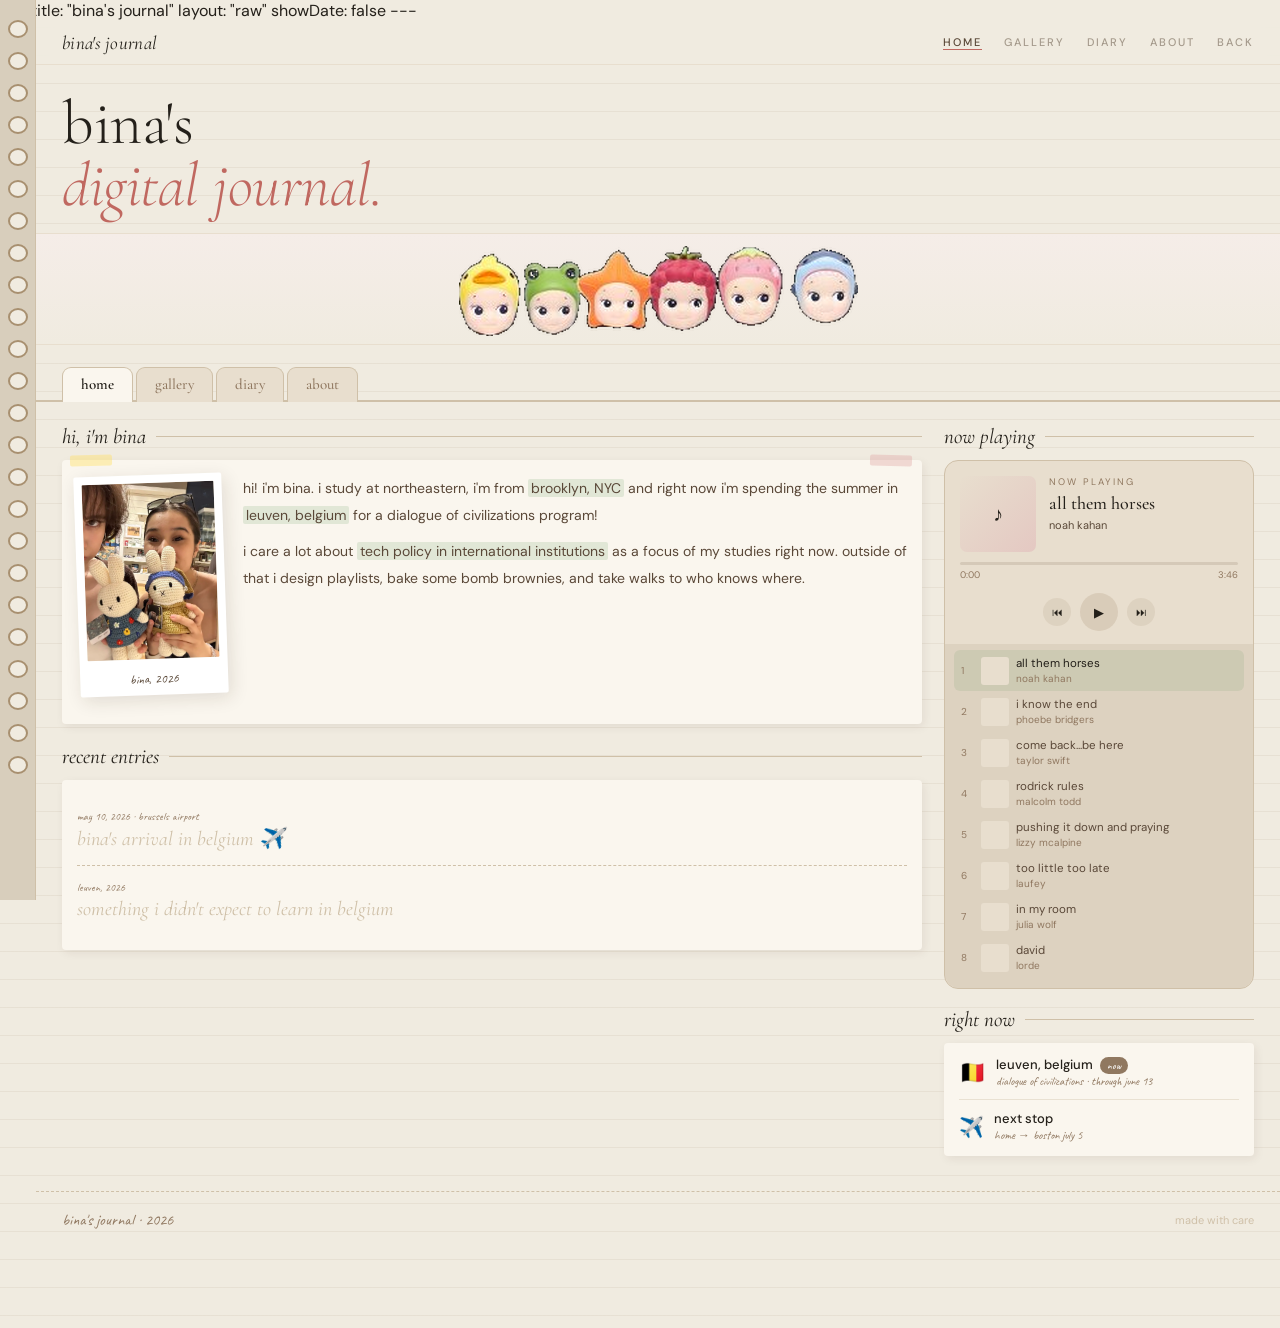
==== static/bina/journal/index.html @ 482d96e8 "move journal to static folder" ====
---
title: "bina's journal"
layout: "raw"
showDate: false
---
<!DOCTYPE html>
<html lang="en">
<head>
<meta charset="UTF-8">
<meta name="viewport" content="width=device-width, initial-scale=1.0">
<title>bina's journal</title>
<link href="https://fonts.googleapis.com/css2?family=Cormorant+Garamond:ital,wght@0,300;0,400;0,600;1,300;1,400;1,600&family=DM+Sans:ital,wght@0,300;0,400;0,500;1,400&family=Caveat:wght@400;600;700&family=Roboto:wght@400;500;700&display=swap" rel="stylesheet">
<style>
:root{
  --bg:#f0ebe0;--paper:#faf6ee;--paper2:#f5f0e8;
  --beige:#e8dece;--tan:#cfc0a8;--sage:#bcd0b2;--sage2:#8ca87e;--sage3:#4a6741;
  --blush:#e4c8c2;--rose:#c06860;--ink:#24201a;--ink2:#5a4838;--ink3:#907860;
  --line:rgba(150,130,100,0.10);--sh:3px 5px 18px rgba(50,35,20,0.12);--sh2:2px 3px 10px rgba(50,35,20,0.07);
}
*{box-sizing:border-box;margin:0;padding:0;}
html{scroll-behavior:smooth;}
body{background:var(--bg);background-image:repeating-linear-gradient(transparent,transparent 27px,var(--line) 27px,var(--line) 28px);font-family:'DM Sans',sans-serif;color:var(--ink);min-height:100vh;padding-bottom:80px;}

/* SPIRAL */
.spiral{position:fixed;left:0;top:0;bottom:0;width:36px;background:#d8cebc;border-right:1.5px solid var(--tan);z-index:300;display:flex;flex-direction:column;align-items:center;padding-top:20px;gap:14px;overflow:hidden;}
.coil{width:20px;height:18px;border:2.5px solid #a89070;border-radius:50%;background:var(--bg);flex-shrink:0;}

/* TOPBAR */
.topbar{position:sticky;top:0;z-index:200;margin-left:36px;background:rgba(240,235,224,0.95);backdrop-filter:blur(10px);border-bottom:1px solid var(--beige);height:44px;display:flex;align-items:center;padding:0 26px;gap:0;}
.tb-title{font-family:'Cormorant Garamond',serif;font-size:19px;font-style:italic;font-weight:400;color:var(--ink);flex:1;letter-spacing:0.3px;}
.tb-nav{display:flex;gap:22px;}
.tb-nav a{font-size:11px;font-weight:500;letter-spacing:2px;text-transform:uppercase;color:var(--ink2);text-decoration:none;opacity:0.5;transition:opacity 0.15s;cursor:pointer;}
.tb-nav a:hover,.tb-nav a.on{opacity:1;}
.tb-nav a.on{border-bottom:1.5px solid var(--rose);}

/* HERO */
.hero{margin-left:36px;padding:28px 26px 16px;border-bottom:1px solid var(--beige);display:flex;justify-content:space-between;align-items:flex-end;flex-wrap:wrap;gap:14px;}
.hero-h{font-family:'Cormorant Garamond',serif;font-weight:300;font-size:clamp(38px,5vw,62px);line-height:1;letter-spacing:-0.5px;}
.hero-h em{font-style:italic;color:var(--rose);}
.hero-sub{font-size:10.5px;letter-spacing:2.5px;text-transform:uppercase;color:var(--ink3);margin-top:6px;}
.hero-aside{font-family:'Caveat',cursive;font-size:17px;color:var(--ink3);text-align:right;line-height:1.65;}

/* SONNY ANGEL SHELF */
.sa-shelf{margin-left:36px;background:linear-gradient(180deg,#f5ede8 0%,var(--bg) 100%);border-bottom:1px solid var(--beige);padding:12px 26px 8px;display:flex;align-items:center;justify-content:center;overflow-x:auto;scrollbar-width:none;}
.sa-shelf::-webkit-scrollbar{display:none;}
.sa{flex-shrink:0;text-align:center;cursor:pointer;}
50%{transform:translateY(-7px)}}
.sa img{height:64px;width:auto;object-fit:contain;filter:drop-shadow(0 5px 10px rgba(200,150,140,0.25));}
.sa-lbl{font-family:'Caveat',cursive;font-size:9px;color:var(--ink3);margin-top:2px;}

/* FOLDER TABS */
.ftabs{margin-left:36px;padding:0 26px;display:flex;gap:0;align-items:flex-end;border-bottom:2px solid var(--tan);margin-top:20px;}
.ft{font-family:'Cormorant Garamond',serif;font-size:15px;font-weight:500;padding:7px 18px 9px;border-radius:9px 9px 0 0;cursor:pointer;border:1.5px solid var(--tan);border-bottom:none;background:var(--beige);color:var(--ink3);margin-right:3px;position:relative;top:2px;transition:all 0.15s;}
.ft.on{background:var(--paper);color:var(--ink);font-weight:600;}
.ft:not(.on):hover{background:var(--paper2);}

/* PANELS */
.panel{display:none;margin-left:36px;padding:22px 26px;}
.panel.on{display:block;}

/* LAYOUT */
.cols{display:grid;grid-template-columns:1fr 310px;gap:22px;align-items:start;}
@media(max-width:740px){.cols{grid-template-columns:1fr;}}

/* SECTION HEAD */
.sh{font-family:'Cormorant Garamond',serif;font-size:21px;font-style:italic;font-weight:400;color:var(--ink);margin:20px 0 11px;display:flex;align-items:center;gap:10px;}
.sh::after{content:'';flex:1;height:1px;background:var(--tan);}
.sh:first-child{margin-top:0;}

/* CARD */
.card{background:var(--paper);border-radius:4px;box-shadow:var(--sh2);padding:15px;margin-bottom:13px;position:relative;}
.card.sage{background:#eef4eb;}
.card.blush{background:#f6eeec;}
.washi{position:absolute;height:11px;border-radius:2px;opacity:0.7;}
.wtl{top:-5px;left:8px;width:42px;background:rgba(255,220,90,0.55);transform:rotate(-1.2deg);}
.wtr{top:-5px;right:10px;width:42px;background:rgba(220,160,160,0.5);transform:rotate(1.5deg);}

/* PROFILE POLAROID */
.profile-row{display:flex;align-items:flex-start;gap:18px;margin-bottom:14px;}
.pol-me{background:white;padding:8px 8px 36px;box-shadow:var(--sh);border-radius:2px;transform:rotate(-2deg);transition:transform 0.2s;flex-shrink:0;position:relative;cursor:pointer;width:148px;}
.pol-me:hover{transform:rotate(0deg) scale(1.02);}
.ptall{width:100%;aspect-ratio:3/4;background:var(--beige);border-radius:1px;display:flex;align-items:center;justify-content:center;font-family:'Caveat',cursive;font-size:12px;color:var(--ink3);position:relative;overflow:hidden;flex-direction:column;gap:4px;text-align:center;}
.ptall input[type=file]{position:absolute;inset:0;opacity:0;cursor:pointer;width:100%;height:100%;}
.ptall img{position:absolute;inset:0;width:100%;height:100%;object-fit:cover;}
.pcap{position:absolute;bottom:8px;left:0;right:0;text-align:center;font-family:'Caveat',cursive;font-size:13px;color:var(--ink2);}
.about-body{font-size:14px;line-height:1.9;color:var(--ink2);}
.hl{background:rgba(188,208,178,0.4);padding:0 3px;border-radius:2px;}
.tags{display:flex;flex-wrap:wrap;gap:5px;margin-top:10px;}
.tag{font-family:'Caveat',cursive;font-size:13px;padding:2px 10px;border-radius:20px;border:1.5px solid;}
.tg{background:#eef4eb;border-color:var(--sage);color:var(--sage3);}
.tp{background:#f6eeec;border-color:var(--blush);color:#a05050;}
.tb{background:var(--beige);border-color:var(--tan);color:var(--ink2);}

/* RECENT ENTRIES */
.de{padding:14px 0;border-bottom:1px dashed var(--tan);}
.de:last-child{border-bottom:none;}
.de-date{font-family:'Caveat',cursive;font-size:11px;color:var(--ink3);margin-bottom:3px;}
.de-title{font-family:'Cormorant Garamond',serif;font-style:italic;font-size:20px;color:var(--tan);}
.de-line{height:9px;background:var(--beige);border-radius:3px;margin:6px 0;}
.de-line.w80{width:80%;}.de-line.w60{width:60%;}.de-line.w45{width:45%;}

/* MUSIC PLAYER */
.player{background:#e8dece;border-radius:14px;overflow:hidden;margin-bottom:13px;border:1px solid var(--tan);}
.player-main{padding:15px 15px 10px;display:flex;gap:13px;align-items:flex-start;}
.alb{width:76px;height:76px;border-radius:7px;overflow:hidden;flex-shrink:0;background:var(--beige);}
.alb img{width:100%;height:100%;object-fit:cover;display:block;}
.alb-ph{width:100%;height:100%;background:linear-gradient(135deg,var(--beige),var(--blush));display:flex;align-items:center;justify-content:center;font-size:20px;}
.pinfo{flex:1;min-width:0;}
.np-lbl{font-size:9.5px;letter-spacing:2px;text-transform:uppercase;color:var(--ink3);margin-bottom:5px;}
.np-track{font-family:'Cormorant Garamond',serif;font-size:18px;font-weight:500;color:var(--ink);line-height:1.2;white-space:nowrap;overflow:hidden;text-overflow:ellipsis;}
.np-artist{font-size:11px;color:var(--ink2);margin-top:3px;}
.prog-wrap{padding:0 15px 3px;}
.prog-out{height:3px;background:rgba(100,80,60,0.15);border-radius:2px;cursor:pointer;margin-bottom:4px;}
.prog-in{height:100%;background:var(--rose);border-radius:2px;width:0%;transition:width 0.15s;}
.prog-times{display:flex;justify-content:space-between;font-size:9.5px;color:var(--ink3);}
.pcontrols{display:flex;align-items:center;justify-content:center;gap:9px;padding:9px 15px 13px;}
.pbtn{background:rgba(150,120,90,0.12);border:none;color:var(--ink);width:28px;height:28px;border-radius:50%;cursor:pointer;font-size:11px;display:flex;align-items:center;justify-content:center;transition:background 0.15s;}
.pbtn:hover{background:rgba(150,120,90,0.22);}
.pbtn.play{width:38px;height:38px;font-size:13px;background:rgba(150,120,90,0.18);}
.pbtn.play:hover{background:rgba(150,120,90,0.3);}
.pl{background:rgba(200,185,165,0.35);border-radius:0 0 14px 14px;padding:6px 9px 10px;}
.pli{display:flex;align-items:center;gap:7px;padding:6px 7px;border-radius:6px;cursor:pointer;transition:background 0.12s;color:var(--ink2);}
.pli:hover{background:rgba(150,120,90,0.1);}
.pli.on{background:rgba(140,168,126,0.2);color:var(--ink);}
.pli-n{color:var(--ink3);width:13px;font-size:10px;flex-shrink:0;}
.pli-dot{width:5px;height:5px;border-radius:50%;background:var(--sage);flex-shrink:0;}
.pli-th{width:28px;height:28px;border-radius:3px;overflow:hidden;flex-shrink:0;background:var(--beige);}
.pli-th img{width:100%;height:100%;object-fit:cover;}
.pli-t{font-size:11.5px;flex:1;white-space:nowrap;overflow:hidden;text-overflow:ellipsis;}
.pli-a{font-size:10px;color:var(--ink3);margin-top:1px;}

/* CURRENTLY */
.curr{display:flex;gap:8px;align-items:flex-start;padding:7px 0;border-bottom:1px dotted var(--tan);}
.curr:last-child{border-bottom:none;}
.cl{font-family:'Caveat',cursive;font-size:15px;color:var(--ink);}
.cv{font-size:11.5px;color:var(--ink2);margin-top:1px;}

.pol{background:white;padding:7px 7px 28px;box-shadow:2px 4px 14px rgba(50,35,20,0.13);border-radius:2px;transition:transform 0.2s,box-shadow 0.2s;position:relative;cursor:pointer;flex-shrink:0;}
.pol:hover{transform:rotate(0deg) scale(1.04) !important;z-index:20;box-shadow:4px 8px 22px rgba(50,35,20,0.2);}
.pslot{background:var(--beige);border-radius:1px;display:flex;align-items:center;justify-content:center;font-family:'Caveat',cursive;font-size:11px;color:var(--ink3);position:relative;overflow:hidden;}
.pslot input[type=file]{position:absolute;inset:0;opacity:0;cursor:pointer;width:100%;height:100%;}
.pslot img{position:absolute;inset:0;width:100%;height:100%;object-fit:cover;}
.pcap2{position:absolute;bottom:5px;left:0;right:0;text-align:center;font-family:'Caveat',cursive;font-size:11px;color:var(--ink2);}
/* SCRAPBOOK */
.scrapbook{position:relative;padding:16px 8px 24px;}
.sb-row{display:flex;flex-wrap:wrap;gap:16px;align-items:flex-start;margin-bottom:20px;justify-content:flex-start;}

/* DIARY */
.entry{padding:14px 0;border-bottom:1px dashed var(--tan);}
.entry:last-child{border-bottom:none;}
.entry-date{font-family:'Caveat',cursive;font-size:11px;color:var(--ink3);margin-bottom:3px;}
.entry-title{font-family:'Cormorant Garamond',serif;font-style:italic;font-size:20px;color:var(--ink);margin-bottom:4px;display:flex;align-items:center;gap:8px;}
.entry-body{font-size:13px;line-height:1.85;color:var(--ink2);}
.lock-badge{font-size:13px;cursor:pointer;flex-shrink:0;}
/* PASSWORD GATE */
.pw-gate{display:flex;align-items:center;gap:8px;margin-top:6px;}
.pw-input{background:var(--beige);border:1px solid var(--tan);border-radius:4px;padding:5px 10px;font-family:'DM Sans',sans-serif;font-size:12px;color:var(--ink);outline:none;width:120px;}
.pw-input:focus{border-color:var(--rose);}
.pw-btn{background:var(--rose);color:white;border:none;border-radius:4px;padding:5px 12px;font-size:11px;font-weight:500;cursor:pointer;font-family:'DM Sans',sans-serif;}
.pw-msg{font-family:'Caveat',cursive;font-size:13px;color:var(--rose);}
.pw-locked{font-family:'Caveat',cursive;font-size:13px;color:var(--ink3);}
.entry-content{display:none;}
.entry-content.visible{display:block;}

/* ABOUT Q&A */
.qa-item{padding:13px 0;border-bottom:1px dashed var(--tan);}
.qa-item:last-child{border-bottom:none;}
.qa-q{font-family:'Cormorant Garamond',serif;font-style:italic;font-size:16px;color:var(--rose);margin-bottom:4px;}
.qa-a{font-size:13.5px;line-height:1.82;color:var(--ink2);}

/* MAP */
.map-wrap{background:var(--paper);border-radius:6px;overflow:hidden;box-shadow:var(--sh2);margin-bottom:13px;}
.map-inner{width:100%;height:260px;border:none;display:block;}
.map-caption{font-family:'Caveat',cursive;font-size:13px;color:var(--ink3);padding:8px 12px;border-top:1px solid var(--beige);}

/* TODO */
.todo-item{display:flex;align-items:flex-start;gap:9px;padding:7px 0;border-bottom:1px dotted var(--tan);}
.todo-item:last-child{border-bottom:none;}
.todo-cb{width:15px;height:15px;border:1.5px solid var(--tan);border-radius:3px;flex-shrink:0;cursor:pointer;display:flex;align-items:center;justify-content:center;background:white;margin-top:1px;font-size:10px;transition:all 0.15s;}
.todo-cb.done{background:var(--sage);border-color:var(--sage2);color:white;}
.todo-text{font-size:13px;color:var(--ink2);line-height:1.5;}
.todo-text.done{text-decoration:line-through;color:var(--ink3);}

/* WHERE section */
.where-row{display:flex;gap:8px;align-items:center;padding:7px 0;border-bottom:1px dotted var(--tan);}
.where-row:last-child{border-bottom:none;}
.where-flag{font-size:18px;flex-shrink:0;}
.where-info{flex:1;}
.where-place{font-size:13.5px;font-weight:500;color:var(--ink);}
.where-dates{font-family:'Caveat',cursive;font-size:12px;color:var(--ink3);}
.where-now{font-family:'Caveat',cursive;font-size:10px;background:var(--sage);color:white;border-radius:10px;padding:2px 7px;margin-left:6px;}

/* hidden YT */
#yt{position:fixed;bottom:0;right:0;width:1px;height:1px;opacity:0;pointer-events:none;}

/* DIARY BUTTONS */
.diary-btn{background:none;border:1px solid var(--tan);border-radius:20px;padding:4px 13px;font-family:'Roboto',sans-serif;font-size:11px;font-weight:500;letter-spacing:0.3px;color:var(--ink2);cursor:pointer;transition:all 0.15s;display:inline-flex;align-items:center;gap:4px;}
.diary-btn:hover{background:var(--beige);}
.diary-btn.heart-btn{border-color:var(--blush);color:var(--rose);}
.diary-btn.heart-btn:hover{background:#f6eeec;}

@keyframes heartRise{
  0%{opacity:0;transform:translateY(0) translateX(0) scale(0.5);}
  15%{opacity:1;transform:translateY(-15vh) translateX(calc(var(--drift)*0.3)) scale(1);}
  80%{opacity:0.8;transform:translateY(-80vh) translateX(var(--drift)) scale(1.1);}
  100%{opacity:0;transform:translateY(-105vh) translateX(calc(var(--drift)*1.1)) scale(0.8);}
}
</style>
</head>
<body>

<div class="spiral" aria-hidden="true">
  <div class="coil"></div><div class="coil"></div><div class="coil"></div>
  <div class="coil"></div><div class="coil"></div><div class="coil"></div>
  <div class="coil"></div><div class="coil"></div><div class="coil"></div>
  <div class="coil"></div><div class="coil"></div><div class="coil"></div>
  <div class="coil"></div><div class="coil"></div><div class="coil"></div>
  <div class="coil"></div><div class="coil"></div><div class="coil"></div>
  <div class="coil"></div><div class="coil"></div><div class="coil"></div>
  <div class="coil"></div><div class="coil"></div><div class="coil"></div>
</div>

<nav class="topbar">
  <div class="tb-title">bina's journal</div>
  <div class="tb-nav">
    <a class="on" onclick="go('home',this)">home</a>
    <a onclick="go('gallery',this)">gallery</a>
    <a onclick="go('diary',this)">diary</a>
    <a onclick="go('about',this)">about</a>
    <a href="/" style="margin-left:auto;">back</a>
  </div>
</nav>

<div class="hero">
  <div>
    <div class="hero-h">bina's<br><em>digital journal.</em></div>
  </div>
</div>

<div class="sa-shelf" aria-label="Sonny Angel collection">
  <img src="[data-uri]" alt="Sonny Angels" style="height:90px;width:auto;display:block;">
</div>

<!-- FOLDER TABS -->
<div class="ftabs">
  <div class="ft on" data-p="home" onclick="go('home',this)">home</div>
  <div class="ft" data-p="gallery" onclick="go('gallery',this)">gallery</div>
  <div class="ft" data-p="diary" onclick="go('diary',this)">diary</div>
  <div class="ft" data-p="about" onclick="go('about',this)">about</div>
</div>

<!-- ══ HOME ══ -->
<div class="panel on" id="p-home">
  <div class="cols">
    <div>
      <div class="sh">hi, i'm bina</div>
      <div class="card">
        <div class="wtl washi"></div><div class="wtr washi"></div>
        <div class="profile-row">
          <div class="pol-me">
            <div class="ptall">
              <img src="[data-uri]">
            </div>
            <div class="pcap">bina, 2026</div>
          </div>
          <div>
            <p class="about-body">hi! i'm bina. i study at northeastern, i'm from <span class="hl">brooklyn, NYC</span> and right now i'm spending the summer in <span class="hl">leuven, belgium</span> for a dialogue of civilizations program!</p>
            <p class="about-body" style="margin-top:10px">i care a lot about <span class="hl">tech policy in international institutions</span> as a focus of my studies right now. outside of that i design playlists, bake some bomb brownies, and take walks to who knows where.</p>
          </div>
        </div>
      </div>

      <div class="sh">recent entries</div>
      <div class="card">
        <div class="de">
          <div class="de-date">may 10, 2026 · brussels airport</div>
          <div class="de-title" style="color:var(--tan)">bina's arrival in belgium ✈️</div>
        </div>
        <div class="de" style="border-bottom:none;">
          <div class="de-date">leuven, 2026</div>
          <div class="de-title" style="color:var(--tan)">something i didn't expect to learn in belgium</div>
        </div>
      </div>
    </div>

    <!-- SIDEBAR -->
    <div>
      <div class="sh">now playing</div>
      <div class="player">
        <div class="player-main">
          <div class="alb" id="alb"><div class="alb-ph">♪</div></div>
          <div class="pinfo">
            <div class="np-lbl">Now Playing</div>
            <div class="np-track" id="np-track">all them horses</div>
            <div class="np-artist" id="np-artist">noah kahan</div>
          </div>
        </div>
        <div class="prog-wrap">
          <div class="prog-out" id="prog-out"><div class="prog-in" id="prog-in"></div></div>
          <div class="prog-times"><span id="p-cur">0:00</span><span id="p-tot">3:46</span></div>
        </div>
        <div class="pcontrols">
          <button class="pbtn" onclick="vPrev()">⏮</button>
          <button class="pbtn play" id="playbtn" onclick="vToggle()">▶</button>
          <button class="pbtn" onclick="vNext()">⏭</button>
        </div>
        <div class="pl" id="playlist"></div>
      </div>

      <!-- WHERE I AM WIDGET -->
      <div class="sh" style="margin-top:18px;">right now</div>
      <div class="card" style="padding:13px 15px;">
        <div style="display:flex;flex-direction:column;gap:10px;">
          <div style="display:flex;align-items:center;gap:10px;">
            <span style="font-size:22px;">🇧🇪</span>
            <div>
              <div style="font-size:13px;font-weight:500;color:var(--ink);">leuven, belgium <span style="font-family:'Caveat',cursive;font-size:10px;background:var(--ink3);color:white;border-radius:10px;padding:2px 7px;margin-left:4px;">now</span></div>
              <div style="font-family:'Caveat',cursive;font-size:12px;color:var(--ink3);">dialogue of civilizations · through june 13</div>
            </div>
          </div>
          <div style="height:1px;background:var(--tan);opacity:0.4;"></div>
          <div style="display:flex;align-items:center;gap:10px;">
            <span style="font-size:20px;">✈️</span>
            <div>
              <div style="font-size:13px;font-weight:500;color:var(--ink);">next stop</div>
              <div style="font-family:'Caveat',cursive;font-size:12px;color:var(--ink3);">home → boston july 5</div>
            </div>
          </div>
        </div>
      </div>

    </div>
  </div>
</div>

<!-- ══ GALLERY ══ -->
<div class="panel" id="p-gallery">
  <div class="sh">snapshots</div>

  <div class="scrapbook" style="padding:20px 14px 30px;">

    <!-- ── ROW 1 ── -->
    <div style="display:flex;gap:18px;align-items:flex-start;justify-content:center;position:relative;padding-bottom:6px;">

      <!-- washi tape top left -->
      <div style="position:absolute;top:-6px;left:55px;width:44px;height:13px;background:rgba(210,195,175,0.55);border-radius:2px;transform:rotate(-3deg);z-index:10;"></div>
      <!-- washi tape top center -->
      <div style="position:absolute;top:-5px;left:50%;transform:translateX(-50%) rotate(2deg);width:40px;height:13px;background:rgba(200,185,168,0.5);border-radius:2px;z-index:10;"></div>

      <div class="pol" style="width:200px;transform:rotate(-2.2deg);margin-top:10px;">
        <div class="pslot" style="width:186px;height:186px;">
          <img src="[data-uri]">
          <div style="pointer-events:none;opacity:0.4;font-size:15px;">✦</div>
        </div>
        <!-- pin -->
        <div style="position:absolute;top:-7px;left:50%;transform:translateX(-50%);width:13px;height:13px;border-radius:50%;background:radial-gradient(circle at 35% 35%,#f0e2d0,#c8a47a);border:2px solid rgba(180,148,115,0.6);box-shadow:0 2px 4px rgba(0,0,0,0.14);z-index:6;"></div>
      </div>

      <div class="pol" style="width:210px;transform:rotate(1deg);margin-top:0px;">
        <div class="pslot" style="width:196px;height:196px;">
          <img src="[data-uri]">
          <div style="pointer-events:none;opacity:0.4;font-size:15px;">✦</div>
        </div>
        <!-- bow -->
        <div style="position:absolute;top:-15px;left:50%;transform:translateX(-50%);z-index:7;">
          <svg width="36" height="19" viewBox="0 0 36 19">
            <ellipse cx="9" cy="9.5" rx="8.5" ry="5.5" fill="rgba(210,190,168,0.72)" transform="rotate(-22,9,9.5)"/>
            <ellipse cx="27" cy="9.5" rx="8.5" ry="5.5" fill="rgba(210,190,168,0.72)" transform="rotate(22,27,9.5)"/>
            <ellipse cx="18" cy="9.5" rx="4" ry="3" fill="rgba(195,172,150,0.88)"/>
          </svg>
        </div>
      </div>

      <div class="pol" style="width:195px;transform:rotate(-0.8deg);margin-top:14px;">
        <div class="pslot" style="width:181px;height:181px;">
          <img src="[data-uri]">
          <div style="pointer-events:none;opacity:0.4;font-size:15px;">✦</div>
        </div>
        <!-- washi corner -->
        <div style="position:absolute;top:-5px;right:10px;width:38px;height:12px;background:rgba(215,198,178,0.52);border-radius:2px;transform:rotate(5deg);z-index:6;"></div>
        <!-- star -->
        <div style="position:absolute;top:6px;right:-10px;font-size:12px;opacity:0.5;transform:rotate(10deg);">✧</div>
      </div>
    </div>

    <!-- RIBBON between row 1 & 2 -->
    <div style="display:flex;align-items:center;justify-content:center;margin:10px 0 14px;gap:6px;">
      <div style="height:1px;flex:1;background:linear-gradient(90deg,transparent,rgba(195,175,155,0.5));"></div>
      <svg width="38" height="16" viewBox="0 0 38 16">
        <ellipse cx="9" cy="8" rx="8" ry="4.5" fill="rgba(210,190,168,0.65)" transform="rotate(-18,9,8)"/>
        <ellipse cx="29" cy="8" rx="8" ry="4.5" fill="rgba(210,190,168,0.65)" transform="rotate(18,29,8)"/>
        <ellipse cx="19" cy="8" rx="3.5" ry="2.5" fill="rgba(195,172,152,0.85)"/>
      </svg>
      <div style="font-size:10px;opacity:0.45;transform:rotate(8deg);">♡</div>
      <svg width="38" height="16" viewBox="0 0 38 16">
        <ellipse cx="9" cy="8" rx="8" ry="4.5" fill="rgba(210,190,168,0.65)" transform="rotate(-18,9,8)"/>
        <ellipse cx="29" cy="8" rx="8" ry="4.5" fill="rgba(210,190,168,0.65)" transform="rotate(18,29,8)"/>
        <ellipse cx="19" cy="8" rx="3.5" ry="2.5" fill="rgba(195,172,152,0.85)"/>
      </svg>
      <div style="font-size:10px;opacity:0.4;transform:rotate(-5deg);">✧</div>
      <svg width="38" height="16" viewBox="0 0 38 16">
        <ellipse cx="9" cy="8" rx="8" ry="4.5" fill="rgba(210,190,168,0.65)" transform="rotate(-18,9,8)"/>
        <ellipse cx="29" cy="8" rx="8" ry="4.5" fill="rgba(210,190,168,0.65)" transform="rotate(18,29,8)"/>
        <ellipse cx="19" cy="8" rx="3.5" ry="2.5" fill="rgba(195,172,152,0.85)"/>
      </svg>
      <div style="height:1px;flex:1;background:linear-gradient(90deg,rgba(195,175,155,0.5),transparent);"></div>
    </div>

    <!-- ── ROW 2 ── -->
    <div style="display:flex;gap:18px;align-items:flex-start;justify-content:center;position:relative;">

      <!-- heart sticker -->
      <div style="position:absolute;top:10px;left:40px;font-size:14px;opacity:0.5;transform:rotate(-10deg);z-index:15;">🤍</div>

      <div class="pol" style="width:195px;transform:rotate(2.5deg);margin-top:16px;">
        <div class="pslot" style="width:181px;height:181px;">
          <img src="[data-uri]">
          <div style="pointer-events:none;opacity:0.4;font-size:15px;">✦</div>
        </div>
        <div style="position:absolute;top:-7px;left:50%;transform:translateX(-50%);width:13px;height:13px;border-radius:50%;background:radial-gradient(circle at 35% 35%,#f0e2d0,#c8a47a);border:2px solid rgba(180,148,115,0.6);box-shadow:0 2px 4px rgba(0,0,0,0.14);z-index:6;"></div>
      </div>

      <div style="font-size:11px;opacity:0.45;align-self:center;transform:rotate(12deg);">✦</div>

      <div class="pol" style="width:210px;transform:rotate(-2deg);margin-top:6px;">
        <div class="pslot" style="width:196px;height:196px;">
          <img src="[data-uri]">
          <div style="pointer-events:none;opacity:0.4;font-size:15px;">✦</div>
        </div>
        <!-- washi tape top -->
        <div style="position:absolute;top:-5px;left:14px;width:42px;height:12px;background:rgba(205,190,172,0.5);border-radius:2px;transform:rotate(-2deg);z-index:6;"></div>
      </div>

      <div style="font-size:11px;opacity:0.4;align-self:center;transform:rotate(-8deg);">♡</div>

      <div class="pol" style="width:195px;transform:rotate(1.2deg);margin-top:20px;">
        <div class="pslot" style="width:181px;height:181px;">
          <img src="[data-uri]">
          <div style="pointer-events:none;opacity:0.4;font-size:15px;">✦</div>
        </div>
        <!-- bow -->
        <div style="position:absolute;top:-14px;right:14px;z-index:7;">
          <svg width="30" height="16" viewBox="0 0 30 16">
            <ellipse cx="7.5" cy="8" rx="7" ry="4" fill="rgba(215,195,175,0.7)" transform="rotate(-20,7.5,8)"/>
            <ellipse cx="22.5" cy="8" rx="7" ry="4" fill="rgba(215,195,175,0.7)" transform="rotate(20,22.5,8)"/>
            <ellipse cx="15" cy="8" rx="3" ry="2.2" fill="rgba(200,178,158,0.85)"/>
          </svg>
        </div>
      </div>
    </div>

    <!-- RIBBON between row 2 & 3 -->
    <div style="display:flex;align-items:center;justify-content:center;margin:10px 0 14px;gap:6px;">
      <div style="height:1px;flex:1;background:linear-gradient(90deg,transparent,rgba(195,175,155,0.5));"></div>
      <div style="font-size:10px;opacity:0.4;transform:rotate(5deg);">✧</div>
      <svg width="38" height="16" viewBox="0 0 38 16">
        <ellipse cx="9" cy="8" rx="8" ry="4.5" fill="rgba(210,190,168,0.65)" transform="rotate(-18,9,8)"/>
        <ellipse cx="29" cy="8" rx="8" ry="4.5" fill="rgba(210,190,168,0.65)" transform="rotate(18,29,8)"/>
        <ellipse cx="19" cy="8" rx="3.5" ry="2.5" fill="rgba(195,172,152,0.85)"/>
      </svg>
      <div style="font-size:10px;opacity:0.45;transform:rotate(-12deg);">♡</div>
      <svg width="38" height="16" viewBox="0 0 38 16">
        <ellipse cx="9" cy="8" rx="8" ry="4.5" fill="rgba(210,190,168,0.65)" transform="rotate(-18,9,8)"/>
        <ellipse cx="29" cy="8" rx="8" ry="4.5" fill="rgba(210,190,168,0.65)" transform="rotate(18,29,8)"/>
        <ellipse cx="19" cy="8" rx="3.5" ry="2.5" fill="rgba(195,172,152,0.85)"/>
      </svg>
      <div style="font-size:10px;opacity:0.4;transform:rotate(8deg);">✧</div>
      <svg width="38" height="16" viewBox="0 0 38 16">
        <ellipse cx="9" cy="8" rx="8" ry="4.5" fill="rgba(210,190,168,0.65)" transform="rotate(-18,9,8)"/>
        <ellipse cx="29" cy="8" rx="8" ry="4.5" fill="rgba(210,190,168,0.65)" transform="rotate(18,29,8)"/>
        <ellipse cx="19" cy="8" rx="3.5" ry="2.5" fill="rgba(195,172,152,0.85)"/>
      </svg>
      <div style="height:1px;flex:1;background:linear-gradient(90deg,rgba(195,175,155,0.5),transparent);"></div>
    </div>

    <!-- ── ROW 3 ── -->
    <div style="display:flex;gap:18px;align-items:flex-start;justify-content:center;position:relative;">

      <!-- washi tape top right area -->
      <div style="position:absolute;top:-4px;right:60px;width:46px;height:12px;background:rgba(208,192,174,0.5);border-radius:2px;transform:rotate(3deg);z-index:10;"></div>
      <!-- star -->
      <div style="position:absolute;top:8px;right:40px;font-size:12px;opacity:0.45;transform:rotate(-14deg);z-index:15;">✧</div>

      <div class="pol" style="width:200px;transform:rotate(-1.5deg);margin-top:8px;">
        <div class="pslot" style="width:186px;height:186px;">
          <img src="[data-uri]">
          <div style="pointer-events:none;opacity:0.4;font-size:15px;">✦</div>
        </div>
        <!-- bow -->
        <div style="position:absolute;top:-15px;left:50%;transform:translateX(-50%);z-index:7;">
          <svg width="34" height="18" viewBox="0 0 34 18">
            <ellipse cx="8.5" cy="9" rx="8" ry="5" fill="rgba(210,190,170,0.7)" transform="rotate(-20,8.5,9)"/>
            <ellipse cx="25.5" cy="9" rx="8" ry="5" fill="rgba(210,190,170,0.7)" transform="rotate(20,25.5,9)"/>
            <ellipse cx="17" cy="9" rx="3.8" ry="2.8" fill="rgba(195,174,152,0.88)"/>
          </svg>
        </div>
      </div>

      <div style="font-size:14px;opacity:0.5;align-self:center;transform:rotate(6deg);">🤍</div>

      <div class="pol" style="width:210px;transform:rotate(2.8deg);margin-top:18px;">
        <div class="pslot" style="width:196px;height:196px;">
          <img src="[data-uri]">
          <div style="pointer-events:none;opacity:0.4;font-size:15px;">✦</div>
        </div>
        <div style="position:absolute;top:-7px;left:50%;transform:translateX(-50%);width:13px;height:13px;border-radius:50%;background:radial-gradient(circle at 35% 35%,#f0e2d0,#c8a47a);border:2px solid rgba(180,148,115,0.6);box-shadow:0 2px 4px rgba(0,0,0,0.14);z-index:6;"></div>
      </div>

      <div style="font-size:11px;opacity:0.4;align-self:center;transform:rotate(-9deg);">✦</div>

      <div class="pol" style="width:195px;transform:rotate(-2.2deg);margin-top:4px;">
        <div class="pslot" style="width:181px;height:181px;">
          <img src="[data-uri]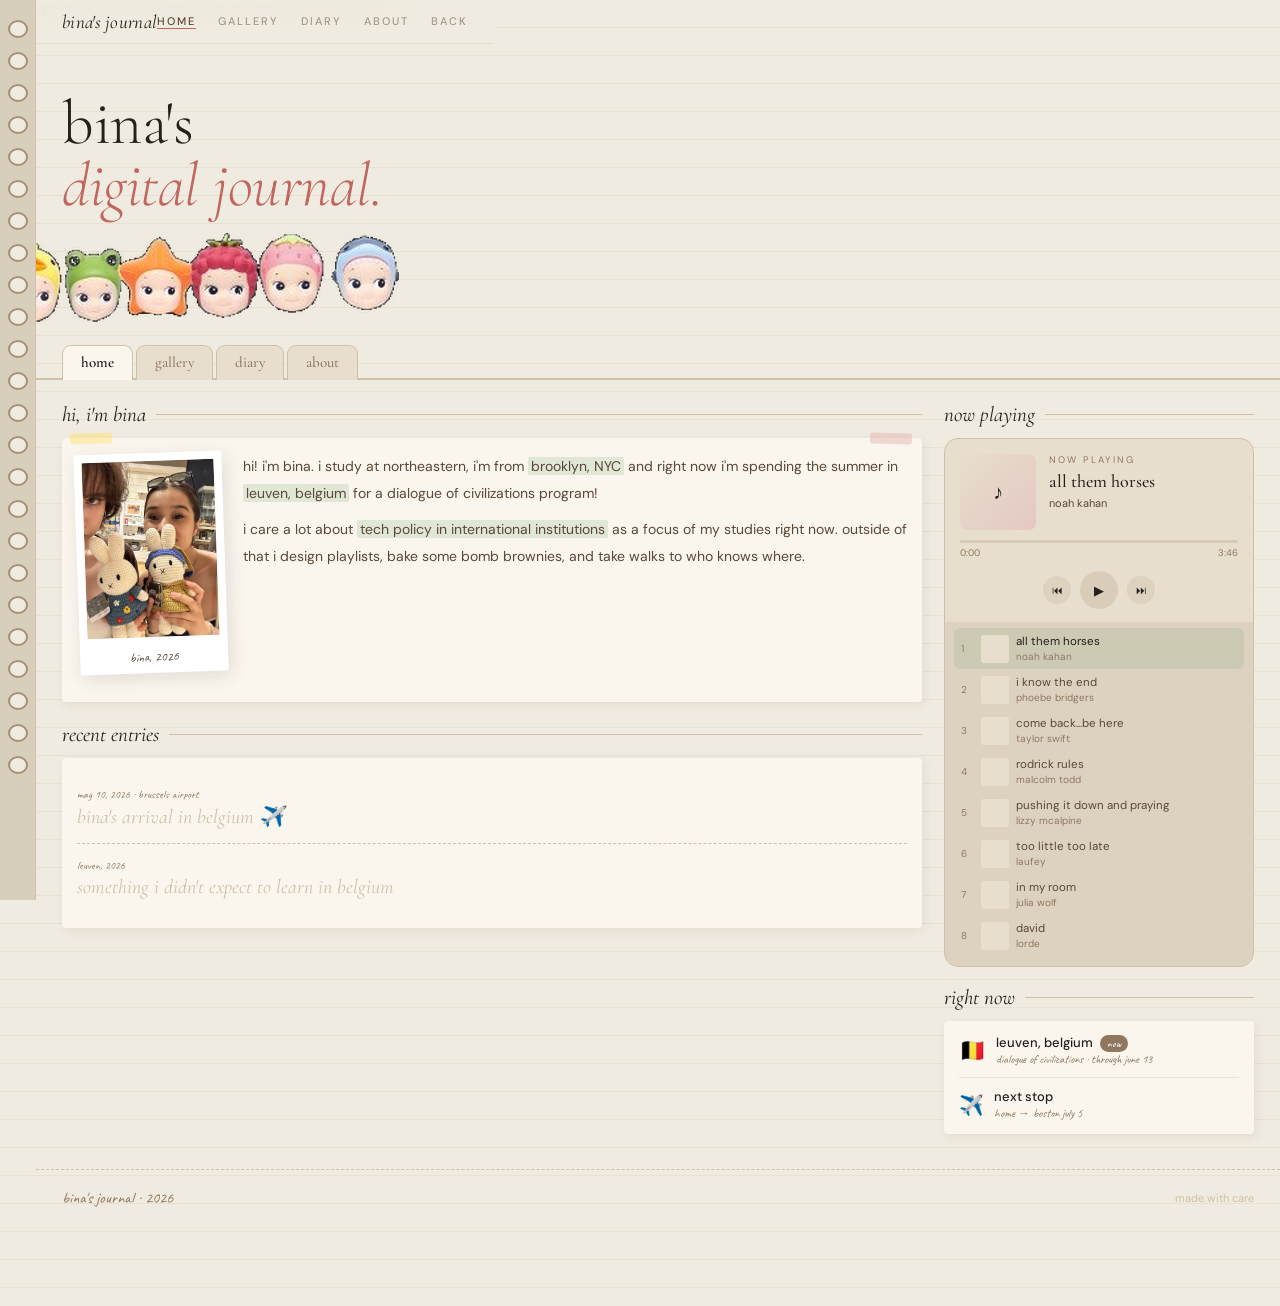
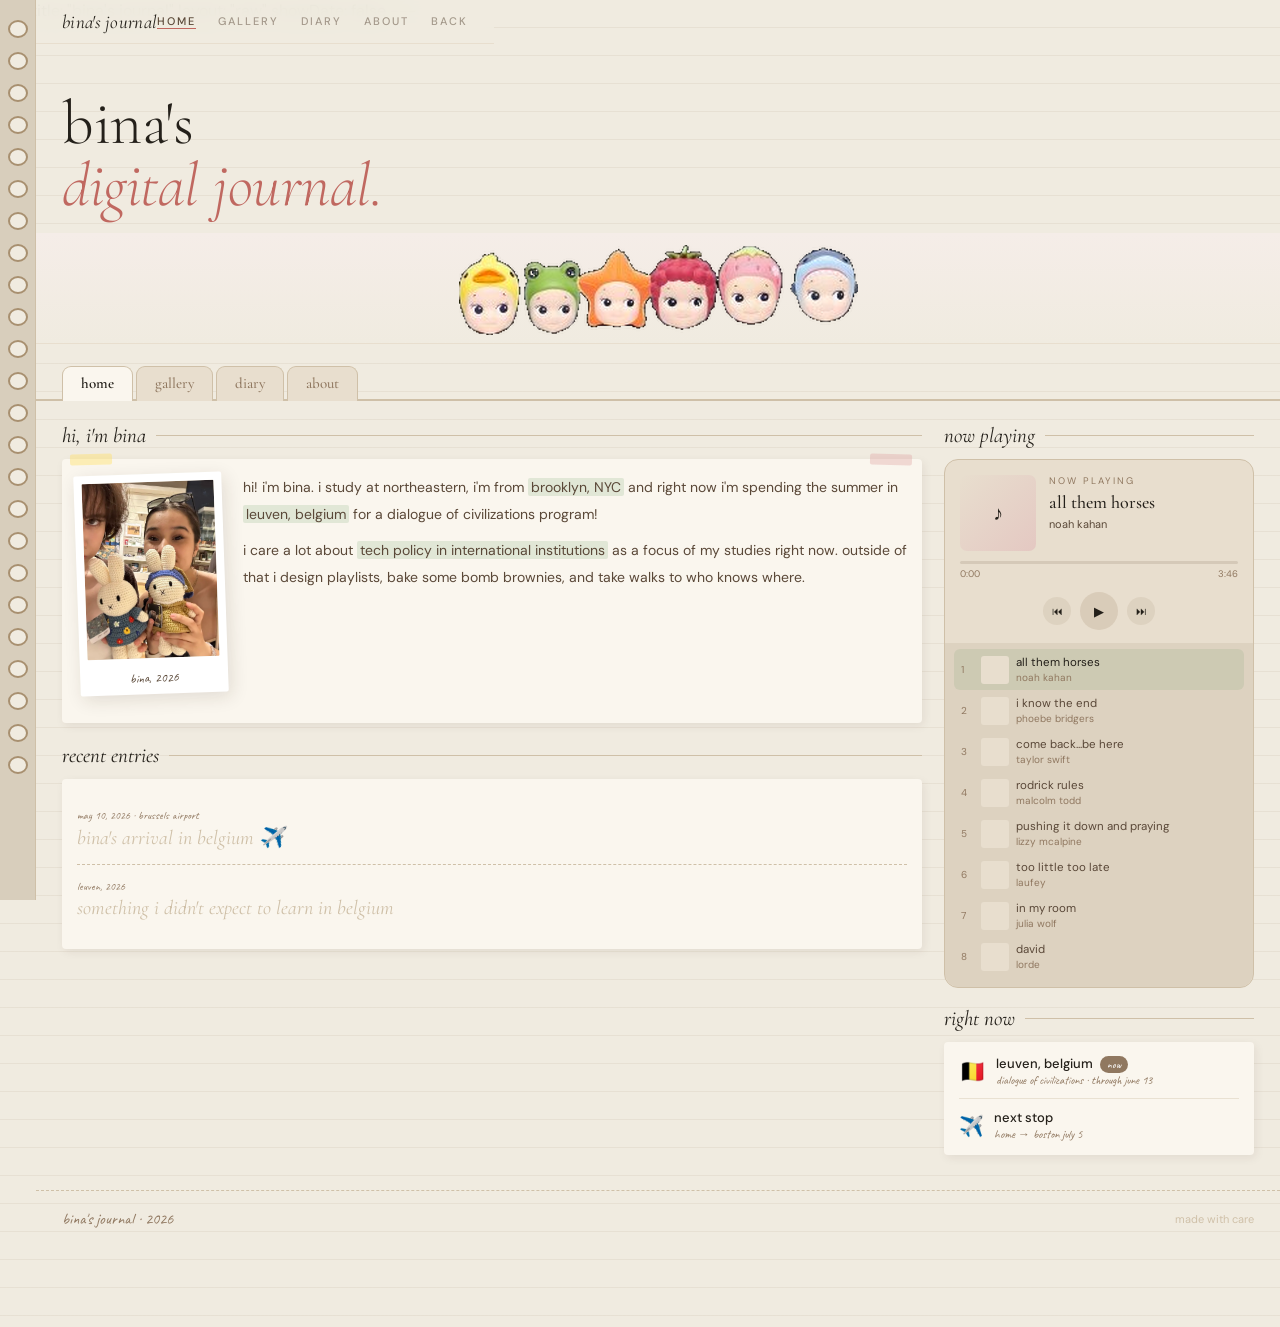
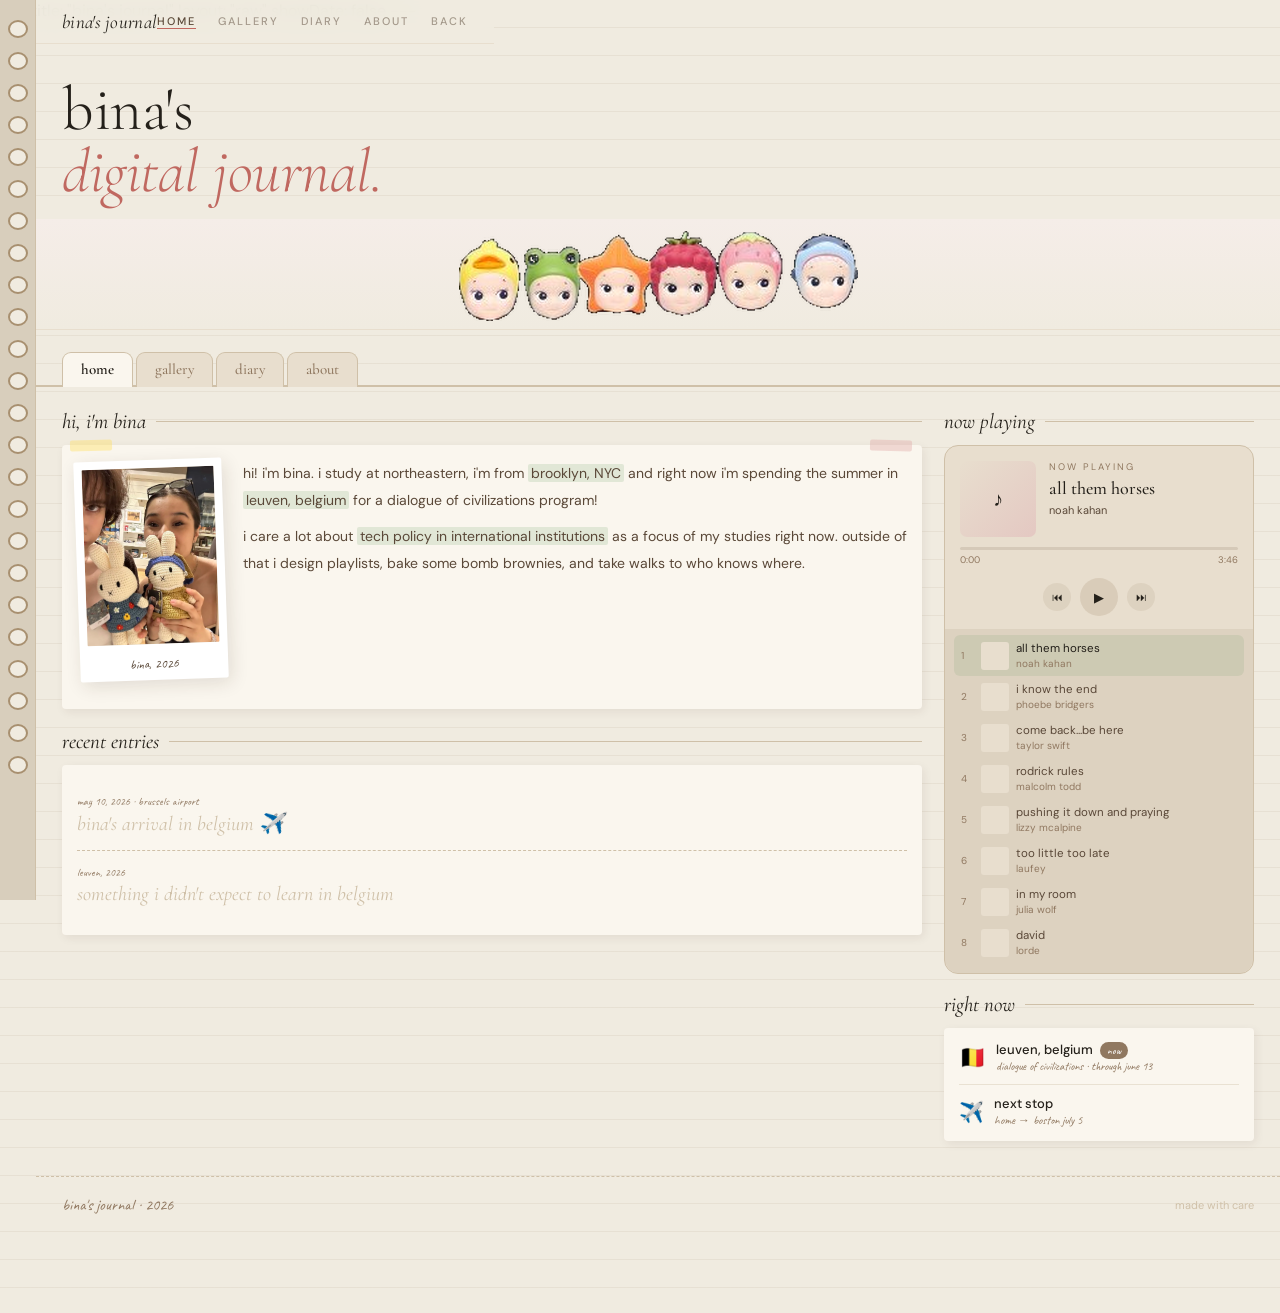
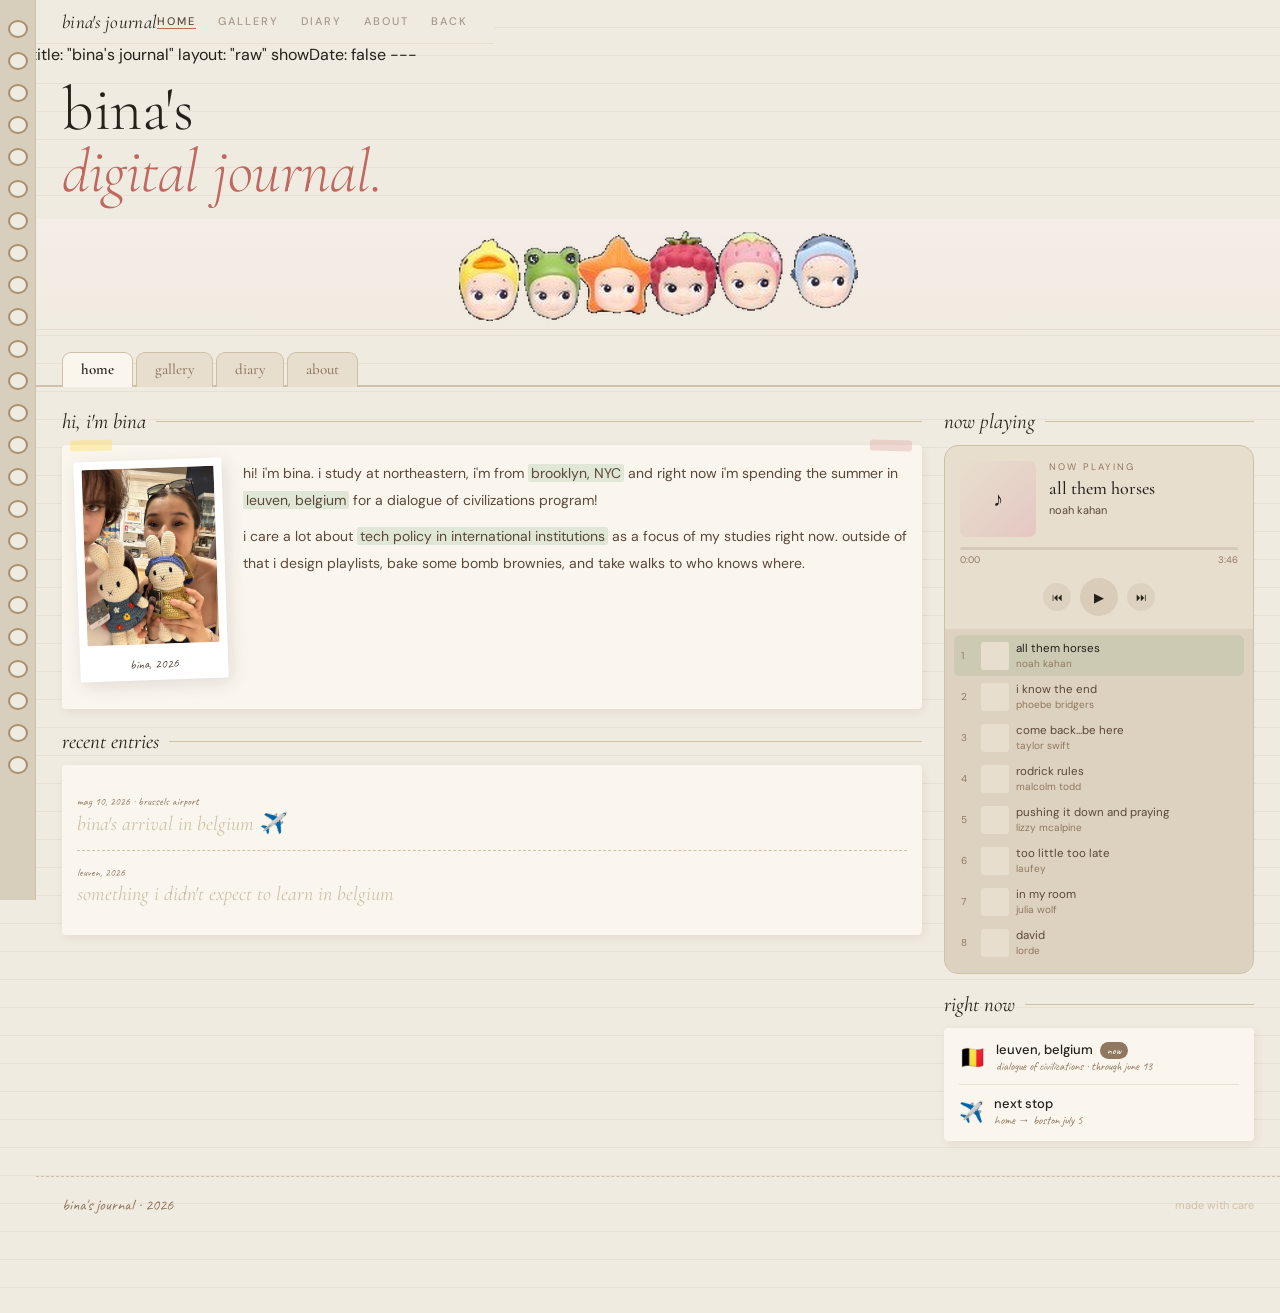
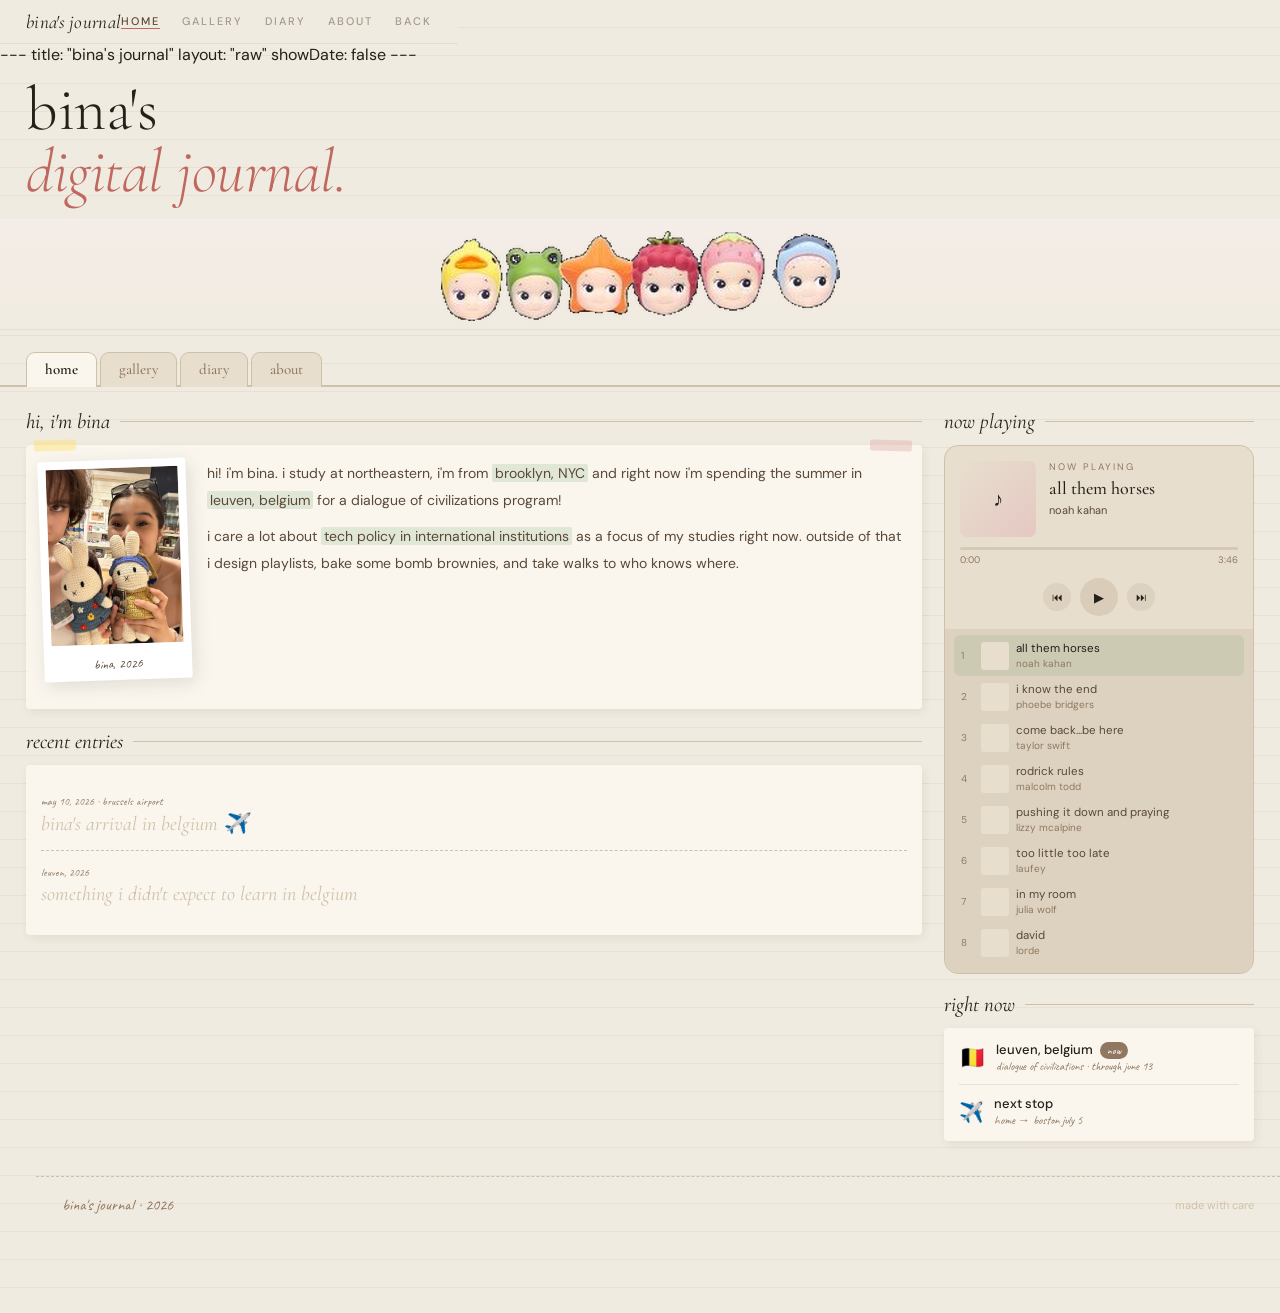
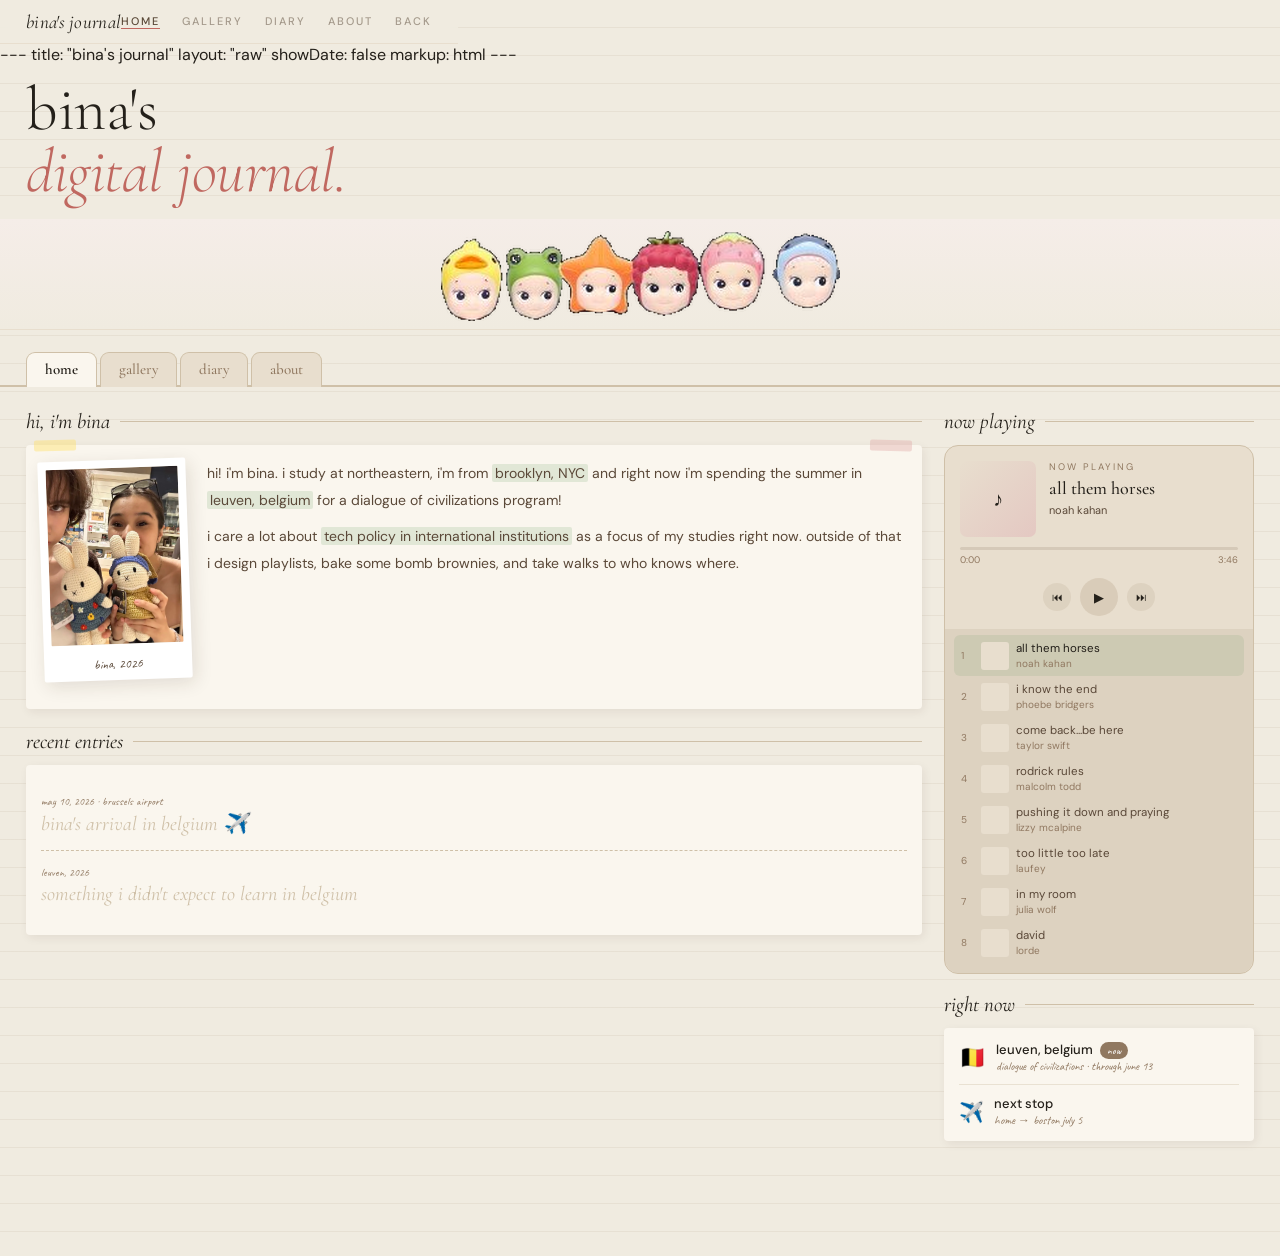
